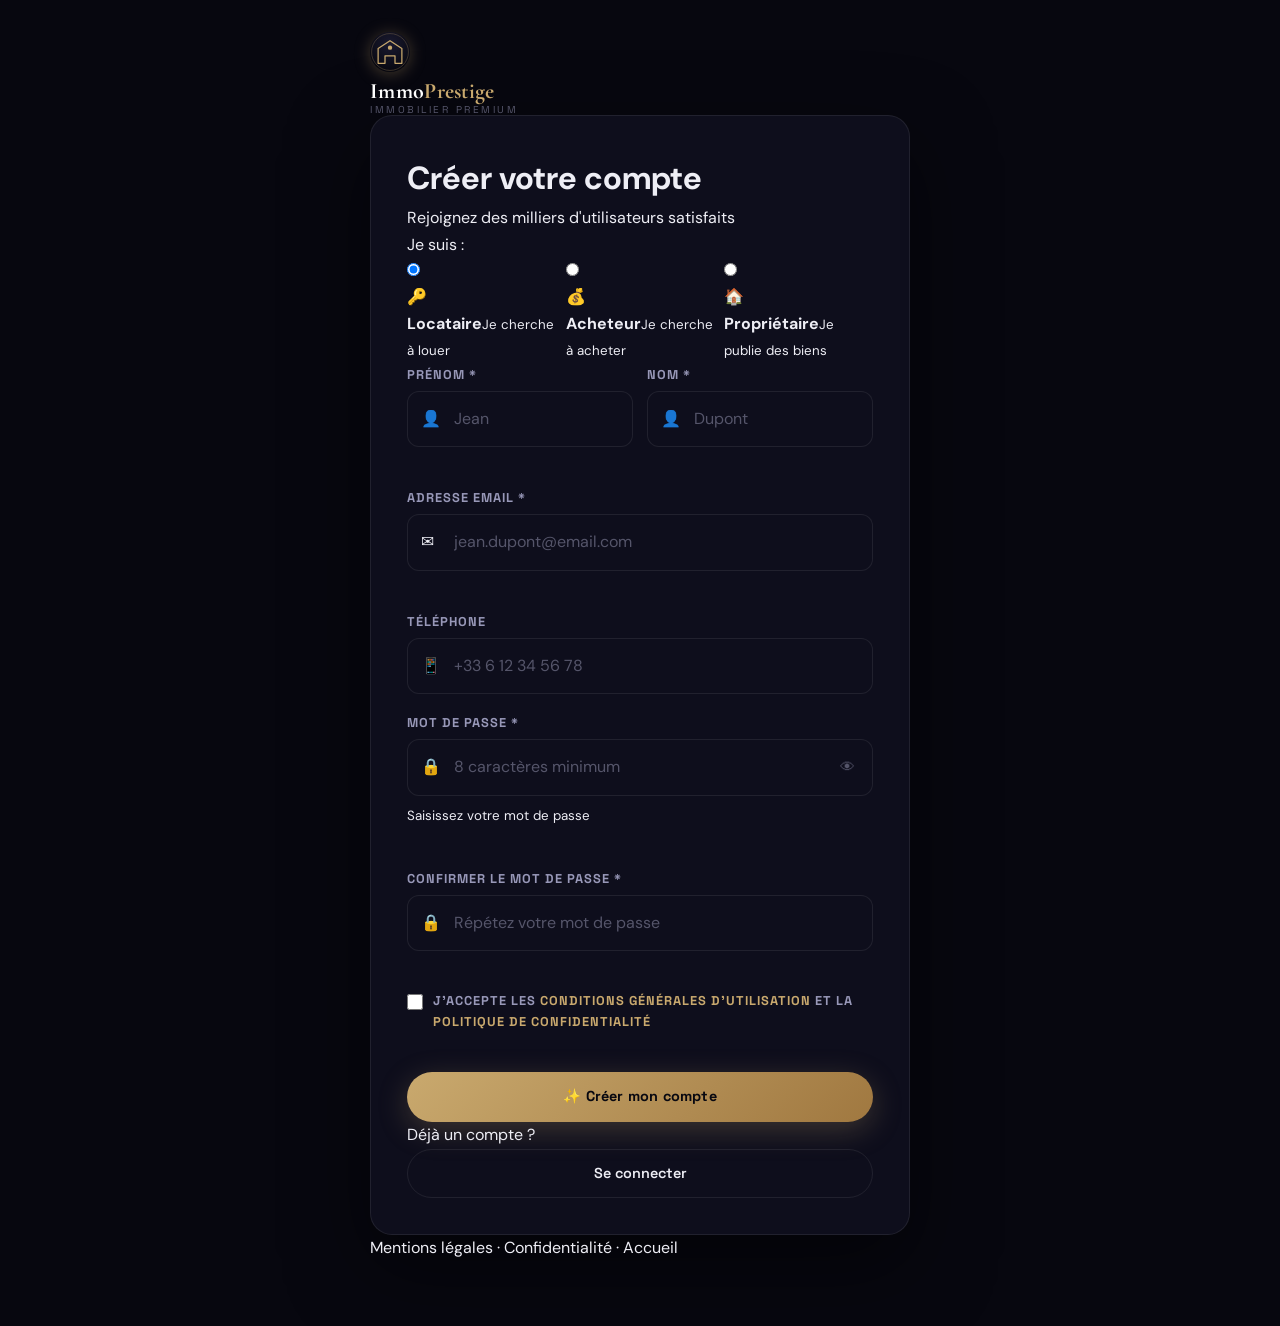
==== pages/register.html @ 73f59325 "first commit" ====
<!DOCTYPE html>
<html lang="fr">
<head>
  <meta charset="UTF-8">
  <meta name="viewport" content="width=device-width, initial-scale=1.0, maximum-scale=1.0">
  <title>Créer un compte — ImmoPrestige</title>
  <link rel="stylesheet" href="../assets/css/main.css">
  <link rel="stylesheet" href="../assets/css/auth.css">
  <style>
    /* ✅ CORRECTIF MOBILE — champs non coupés */
    .auth-page {
      min-height: 100vh;
      display: flex;
      align-items: flex-start; /* flex-start au lieu de center pour éviter le débordement */
      justify-content: center;
      padding: clamp(16px, 4vw, 32px) var(--pad-x);
      overflow-y: auto;
    }

    .auth-container {
      width: 100%;
      max-width: clamp(340px, 94vw, 540px);
      margin: 0 auto;
      padding-bottom: 32px;
    }

    /* ✅ form-row — 1 colonne sur mobile */
    .form-row {
      display: grid;
      grid-template-columns: 1fr 1fr;
      gap: clamp(10px, 2vw, 14px);
    }

    /* Rôles en colonne sur mobile */
    .role-options {
      display: grid;
      grid-template-columns: repeat(3, 1fr);
      gap: clamp(6px, 1.5vw, 10px);
    }

    /* ✅ Input toujours pleine largeur */
    .input-wrapper input,
    .input-wrapper select,
    .input-wrapper textarea {
      max-width: 100%;
      box-sizing: border-box;
    }

    .auth-card {
      background: var(--c-bg-card);
      border: 1px solid var(--c-border);
      border-radius: clamp(14px, 4vw, 22px);
      padding: clamp(20px, 5vw, 36px);
      box-shadow: 0 30px 80px rgba(0,0,0,0.5);
      overflow: hidden; /* empêche tout débordement */
    }

    @media (max-width: 520px) {
      .form-row { grid-template-columns: 1fr; }
      .role-options { grid-template-columns: 1fr; }
      .role-card { flex-direction: row; padding: 11px 14px; gap: 12px; text-align: left; }
    }

    @media (max-width: 375px) {
      .auth-card { padding: 18px 14px; border-radius: 14px; }
      .auth-logo .logo-name { font-size: 18px; }
    }
  </style>
</head>
<body class="auth-page">

<div id="page-loader">
  <div class="loader-brand">
    <svg class="loader-logo-circle" viewBox="0 0 64 64" fill="none">
      <circle cx="32" cy="32" r="32" fill="#0e0e1c"/>
      <path d="M32 14L13 26.5V50H24V38H40V50H51V26.5L32 14Z" fill="none" stroke="#c9a96e" stroke-width="2" stroke-linejoin="round"/>
      <circle cx="32" cy="25" r="3.5" fill="#c9a96e"/>
    </svg>
    <div class="loader-name">ImmoPrestige</div>
  </div>
  <div class="loader-ring"></div>
</div>
<div class="auth-bg"></div>

<div class="auth-container">

  <!-- Logo -->
  <div class="auth-logo">
    <a href="../index.html">
      <svg class="logo-circle" viewBox="0 0 64 64" fill="none" style="width:40px;height:40px;">
        <circle cx="32" cy="32" r="32" fill="url(#lgR)"/>
        <circle cx="32" cy="32" r="29.5" fill="none" stroke="#c9a96e" stroke-width="1" stroke-opacity="0.4"/>
        <path d="M32 14L13 26.5V50H24V38H40V50H51V26.5L32 14Z" fill="none" stroke="#c9a96e" stroke-width="2" stroke-linejoin="round"/>
        <circle cx="32" cy="25" r="3.5" fill="#c9a96e"/>
        <defs><radialGradient id="lgR" cx="50%" cy="30%" r="70%"><stop offset="0%" stop-color="#1a1a30"/><stop offset="100%" stop-color="#07070f"/></radialGradient></defs>
      </svg>
      <div class="logo-text-wrap">
        <span class="logo-name">Immo<span>Prestige</span></span>
        <span class="logo-tagline">Immobilier Premium</span>
      </div>
    </a>
  </div>

  <div class="auth-card">
    <div class="auth-card-header">
      <h1>Créer votre compte</h1>
      <p>Rejoignez des milliers d'utilisateurs satisfaits</p>
    </div>

    <!-- Sélection rôle -->
    <div class="role-selector">
      <span class="role-label">Je suis :</span>
      <div class="role-options">
        <label class="role-option">
          <input type="radio" name="role" value="tenant" checked>
          <div class="role-card">
            <span class="role-icon">🔑</span>
            <div><strong>Locataire</strong><small>Je cherche à louer</small></div>
          </div>
        </label>
        <label class="role-option">
          <input type="radio" name="role" value="buyer">
          <div class="role-card">
            <span class="role-icon">💰</span>
            <div><strong>Acheteur</strong><small>Je cherche à acheter</small></div>
          </div>
        </label>
        <label class="role-option">
          <input type="radio" name="role" value="owner">
          <div class="role-card">
            <span class="role-icon">🏠</span>
            <div><strong>Propriétaire</strong><small>Je publie des biens</small></div>
          </div>
        </label>
      </div>
    </div>

    <form id="registerForm" class="auth-form" novalidate>

      <!-- Prénom + Nom -->
      <div class="form-row">
        <div class="form-group">
          <label for="first_name">Prénom *</label>
          <div class="input-wrapper">
            <span class="input-icon">👤</span>
            <input type="text" id="first_name" placeholder="Jean" autocomplete="given-name" required>
          </div>
          <span class="field-error" id="firstNameError"></span>
        </div>
        <div class="form-group">
          <label for="last_name">Nom *</label>
          <div class="input-wrapper">
            <span class="input-icon">👤</span>
            <input type="text" id="last_name" placeholder="Dupont" autocomplete="family-name" required>
          </div>
          <span class="field-error" id="lastNameError"></span>
        </div>
      </div>

      <!-- Email -->
      <div class="form-group">
        <label for="email">Adresse email *</label>
        <div class="input-wrapper">
          <span class="input-icon">✉️</span>
          <input type="email" id="email" placeholder="jean.dupont@email.com" autocomplete="email" required>
        </div>
        <span class="field-error" id="emailError"></span>
      </div>

      <!-- Téléphone -->
      <div class="form-group">
        <label for="phone">Téléphone</label>
        <div class="input-wrapper">
          <span class="input-icon">📱</span>
          <input type="tel" id="phone" placeholder="+33 6 12 34 56 78" autocomplete="tel">
        </div>
      </div>

      <!-- Mot de passe -->
      <div class="form-group">
        <label for="password">Mot de passe *</label>
        <div class="input-wrapper">
          <span class="input-icon">🔒</span>
          <input type="password" id="password" placeholder="8 caractères minimum" autocomplete="new-password" required>
          <button type="button" class="toggle-password" id="togglePwd">
            <span class="eye-icon">👁</span>
          </button>
        </div>
        <div class="password-strength">
          <div class="strength-bars">
            <span class="bar"></span><span class="bar"></span>
            <span class="bar"></span><span class="bar"></span>
          </div>
          <small id="strengthText">Saisissez votre mot de passe</small>
        </div>
        <span class="field-error" id="passwordError"></span>
      </div>

      <!-- Confirmer -->
      <div class="form-group">
        <label for="confirm_password">Confirmer le mot de passe *</label>
        <div class="input-wrapper">
          <span class="input-icon">🔒</span>
          <input type="password" id="confirm_password" placeholder="Répétez votre mot de passe" autocomplete="new-password" required>
        </div>
        <span class="field-error" id="confirmError"></span>
      </div>

      <!-- CGU -->
      <div class="form-group">
        <label class="checkbox-label" style="align-items:flex-start; gap:10px;">
          <input type="checkbox" id="acceptCGU" required style="margin-top:3px; flex-shrink:0;">
          <span style="font-size:var(--text-xs); line-height:1.6;">
            J'accepte les <a href="legal/cgu.html" target="_blank" style="color:var(--c-gold);">Conditions Générales d'Utilisation</a> et la <a href="legal/confidentialite.html" target="_blank" style="color:var(--c-gold);">Politique de confidentialité</a>
          </span>
        </label>
        <span class="field-error" id="cguError"></span>
      </div>

      <div class="alert-message" id="alertMessage" style="display:none;"></div>

      <button type="submit" class="btn-primary btn-full" id="submitBtn">
        <span class="btn-text">✨ Créer mon compte</span>
        <span class="btn-loader" style="display:none;">⏳</span>
      </button>
    </form>

    <div class="auth-divider"><span>Déjà un compte ?</span></div>
    <a href="login.html" class="btn-secondary btn-full">Se connecter</a>
  </div>

  <div class="auth-footer">
    <a href="legal/mentions-legales.html">Mentions légales</a>
    <span>·</span>
    <a href="legal/confidentialite.html">Confidentialité</a>
    <span>·</span>
    <a href="../index.html">Accueil</a>
  </div>

</div>

<script src="../assets/js/loader.js"></script>
<script src="../assets/js/api.js"></script>
<script>
  document.addEventListener('DOMContentLoaded', () => {
    if (localStorage.getItem('access_token')) { window.location.href = 'dashboard.html'; return; }

    const pwInput = document.getElementById('password');

    // Toggle password
    document.getElementById('togglePwd')?.addEventListener('click', function () {
      const isPass = pwInput.type === 'password';
      pwInput.type = isPass ? 'text' : 'password';
      this.querySelector('.eye-icon').textContent = isPass ? '🙈' : '👁';
    });

    // Indicateur de force
    pwInput.addEventListener('input', () => {
      const val = pwInput.value;
      const bars = document.querySelectorAll('.strength-bars .bar');
      let score = 0;
      if (val.length >= 8) score++;
      if (/[A-Z]/.test(val)) score++;
      if (/[0-9]/.test(val)) score++;
      if (/[^A-Za-z0-9]/.test(val)) score++;
      bars.forEach((bar, i) => {
        bar.className = 'bar';
        if (i < score) bar.classList.add(['weak','fair','good','strong'][Math.min(score-1,3)]);
      });
      const labels = ['Très faible','Moyen','Bon','Excellent ✅'];
      document.getElementById('strengthText').textContent = val ? (labels[score-1] || 'Très faible') : 'Saisissez votre mot de passe';
    });

    // Submit
    document.getElementById('registerForm').addEventListener('submit', async e => {
      e.preventDefault();
      clearErrors();

      const data = {
        first_name: document.getElementById('first_name').value.trim(),
        last_name:  document.getElementById('last_name').value.trim(),
        email:      document.getElementById('email').value.trim(),
        phone:      document.getElementById('phone').value.trim(),
        password:   document.getElementById('password').value,
        role:       document.querySelector('input[name="role"]:checked')?.value || 'tenant',
      };
      const confirm = document.getElementById('confirm_password').value;
      const cgu     = document.getElementById('acceptCGU').checked;

      let err = false;
      if (data.first_name.length < 2)  { showErr('firstNameError', 'Prénom requis (min. 2 caractères)'); err = true; }
      if (data.last_name.length < 2)   { showErr('lastNameError',  'Nom requis (min. 2 caractères)'); err = true; }
      if (!/^[^\s@]+@[^\s@]+\.[^\s@]+$/.test(data.email)) { showErr('emailError', 'Adresse email invalide'); err = true; }
      if (data.password.length < 8)    { showErr('passwordError', 'Minimum 8 caractères'); err = true; }
      if (data.password !== confirm)   { showErr('confirmError', 'Les mots de passe ne correspondent pas'); err = true; }
      if (!cgu) { showErr('cguError', 'Vous devez accepter les CGU pour continuer'); err = true; }
      if (err) return;

      setLoading(true);

      try {
        const res = await (typeof API !== 'undefined' ? API.post('/auth/register', data).catch(() => null) : Promise.resolve(null));
        if (res?.success) {
          showAlert('✅ Compte créé avec succès ! Vérifiez votre email pour l\'activer.', 'success');
          setTimeout(() => window.location.href = 'login.html', 3000);
        } else if (res?.message) {
          showAlert(res.message, 'error');
        } else {
          // Mode démo
          showAlert('✅ Compte créé ! (Mode démo) Redirection vers la connexion…', 'success');
          setTimeout(() => window.location.href = 'login.html', 2500);
        }
      } catch {
        showAlert('❌ Erreur de connexion. Vérifiez votre connexion internet et réessayez.', 'error');
      }

      setLoading(false);
    });

    function setLoading(s) {
      document.getElementById('submitBtn').disabled = s;
      document.querySelector('.btn-text').style.display  = s ? 'none' : 'inline';
      document.querySelector('.btn-loader').style.display = s ? 'inline' : 'none';
    }

    function showAlert(msg, type) {
      const el = document.getElementById('alertMessage');
      el.textContent = msg;
      el.className = `alert-message alert-${type}`;
      el.style.display = 'block';
    }

    function showErr(id, msg) { document.getElementById(id).textContent = msg; }

    function clearErrors() {
      document.querySelectorAll('.field-error').forEach(el => el.textContent = '');
      document.getElementById('alertMessage').style.display = 'none';
    }
  });
</script>
</body>
</html>
---- assets/css/main.css ----
/* ============================================================
   MAIN.CSS — CORRIGÉ COMPLET
   Fix hamburger + logo rond + footer + backgrounds + responsive
   ============================================================ */

@import url('https://fonts.googleapis.com/css2?family=Cormorant+Garamond:ital,wght@0,400;0,600;0,700;1,400&family=DM+Sans:wght@300;400;500;600;700&family=Space+Grotesk:wght@400;500;600;700&display=swap');

/* ========== VARIABLES ========== */
:root {
  --c-bg:          #07070f;
  --c-bg-card:     #0e0e1c;
  --c-bg-elevated: #141428;
  --c-bg-glass:    rgba(255,255,255,0.04);
  --c-border:      rgba(255,255,255,0.08);
  --c-border-soft: rgba(255,255,255,0.04);

  --c-gold:        #c9a96e;
  --c-gold-light:  #e2c896;
  --c-gold-dark:   #a07840;
  --c-gold-glow:   rgba(201,169,110,0.12);

  --c-text:        #eeeef5;
  --c-text-muted:  #9898b8;
  --c-text-faint:  #55556a;
  --c-white:       #ffffff;

  --c-green:       #22c55e;
  --c-green-bg:    rgba(34,197,94,0.1);
  --c-orange:      #f59e0b;
  --c-orange-bg:   rgba(245,158,11,0.1);
  --c-red:         #ef4444;
  --c-red-bg:      rgba(239,68,68,0.1);
  --c-blue:        #60a5fa;
  --c-blue-bg:     rgba(96,165,250,0.1);

  --font-display:  'Cormorant Garamond', Georgia, serif;
  --font-body:     'DM Sans', system-ui, sans-serif;
  --font-ui:       'Space Grotesk', system-ui, sans-serif;

  --text-xs:   clamp(0.7rem,  1.8vw, 0.8rem);
  --text-sm:   clamp(0.82rem, 2vw,   0.9rem);
  --text-base: clamp(0.9rem,  2.2vw, 1rem);
  --text-md:   clamp(1rem,    2.5vw, 1.15rem);
  --text-lg:   clamp(1.1rem,  3vw,   1.3rem);
  --text-xl:   clamp(1.25rem, 3.5vw, 1.6rem);
  --text-2xl:  clamp(1.5rem,  4vw,   2.1rem);
  --text-3xl:  clamp(1.8rem,  5vw,   2.8rem);
  --text-4xl:  clamp(2.2rem,  6vw,   3.8rem);
  --text-5xl:  clamp(2.8rem,  8vw,   5.2rem);

  --sp-xs:  clamp(4px,  1vw,  6px);
  --sp-sm:  clamp(8px,  1.5vw,12px);
  --sp-md:  clamp(14px, 2.5vw,20px);
  --sp-lg:  clamp(20px, 3.5vw,32px);
  --sp-xl:  clamp(28px, 5vw,  48px);
  --sp-2xl: clamp(40px, 7vw,  72px);
  --sp-3xl: clamp(56px, 10vw,100px);

  --r-sm:   6px;
  --r-md:   12px;
  --r-lg:   18px;
  --r-xl:   28px;
  --r-full: 9999px;

  --shadow-sm:   0 1px 4px rgba(0,0,0,0.5);
  --shadow-md:   0 4px 20px rgba(0,0,0,0.6);
  --shadow-lg:   0 10px 40px rgba(0,0,0,0.7);
  --shadow-xl:   0 20px 60px rgba(0,0,0,0.8);
  --shadow-gold: 0 8px 30px rgba(201,169,110,0.25);

  --t-fast: 0.15s ease;
  --t-base: 0.25s ease;
  --t-slow: 0.4s ease;

  --container: 1280px;
  --pad-x:     clamp(16px, 5vw, 40px);
  --header-h:  72px;
}

/* ========== RESET ========== */
*, *::before, *::after { box-sizing: border-box; margin: 0; padding: 0; }
html { scroll-behavior: smooth; font-size: 16px; -webkit-text-size-adjust: 100%; }

body {
  font-family: var(--font-body);
  background: var(--c-bg);
  color: var(--c-text);
  line-height: 1.65;
  -webkit-font-smoothing: antialiased;
  overflow-x: hidden;
  padding-top: var(--header-h);
}

img { max-width: 100%; height: auto; display: block; object-fit: cover; }
a { color: inherit; text-decoration: none; }
button { cursor: pointer; border: none; background: none; font: inherit; }
input, textarea, select { font: inherit; }
ul, ol { list-style: none; }

/* ========== LOADER ========== */
#page-loader {
  position: fixed;
  inset: 0;
  background: var(--c-bg);
  z-index: 99999;
  display: flex;
  align-items: center;
  justify-content: center;
  flex-direction: column;
  gap: 24px;
  transition: opacity 0.5s ease, visibility 0.5s ease;
}

#page-loader.hidden {
  opacity: 0;
  visibility: hidden;
  pointer-events: none;
}

.loader-brand {
  display: flex;
  flex-direction: column;
  align-items: center;
  gap: 12px;
}

.loader-logo-circle {
  width: 56px;
  height: 56px;
  animation: loaderPulse 2s ease infinite;
}

.loader-name {
  font-family: var(--font-display);
  font-size: clamp(18px, 4vw, 24px);
  color: var(--c-gold);
  letter-spacing: 3px;
  text-transform: uppercase;
}

.loader-ring {
  width: 36px;
  height: 36px;
  border: 2.5px solid rgba(201,169,110,0.15);
  border-top-color: var(--c-gold);
  border-radius: 50%;
  animation: spin 0.8s linear infinite;
}

@keyframes spin { to { transform: rotate(360deg); } }
@keyframes loaderPulse { 0%,100% { opacity:1; transform:scale(1); } 50% { opacity:0.75; transform:scale(0.96); } }

/* ========== CONTAINER ========== */
.container {
  max-width: var(--container);
  margin: 0 auto;
  padding: 0 var(--pad-x);
}

/* ========== HEADER ========== */
.site-header {
  position: fixed;
  top: 0; left: 0; right: 0;
  z-index: 1000;
  height: var(--header-h);
  background: rgba(7,7,15,0.88);
  backdrop-filter: blur(24px);
  -webkit-backdrop-filter: blur(24px);
  border-bottom: 1px solid var(--c-border);
  transition: var(--t-base);
}

.site-header.scrolled {
  background: rgba(7,7,15,0.97);
  box-shadow: 0 4px 30px rgba(0,0,0,0.6);
}

.header-inner {
  display: flex;
  align-items: center;
  justify-content: space-between;
  height: 100%;
  max-width: var(--container);
  margin: 0 auto;
  padding: 0 var(--pad-x);
  gap: var(--sp-md);
}

/* ========== LOGO ROND ========== */
.logo {
  display: flex;
  align-items: center;
  gap: 11px;
  text-decoration: none;
  flex-shrink: 0;
  z-index: 1002;
}

.logo-circle {
  width: clamp(38px, 6vw, 46px);
  height: clamp(38px, 6vw, 46px);
  flex-shrink: 0;
  filter: drop-shadow(0 2px 8px rgba(201,169,110,0.3));
  transition: filter var(--t-base);
}

.logo:hover .logo-circle {
  filter: drop-shadow(0 4px 16px rgba(201,169,110,0.5));
}

.logo-text-wrap {
  display: flex;
  flex-direction: column;
  line-height: 1;
}

.logo-name {
  font-family: var(--font-display);
  font-size: clamp(16px, 2.5vw, 22px);
  font-weight: 700;
  color: var(--c-white);
  letter-spacing: 0.3px;
}

.logo-name span { color: var(--c-gold); }

.logo-tagline {
  font-size: clamp(8px, 1.2vw, 10px);
  letter-spacing: 2.5px;
  text-transform: uppercase;
  color: var(--c-text-faint);
  margin-top: 3px;
  font-family: var(--font-ui);
}

/* Nav links desktop */
.nav-links {
  display: flex;
  align-items: center;
  gap: clamp(14px, 2.5vw, 26px);
  flex: 1;
  justify-content: center;
}

.nav-link {
  font-family: var(--font-ui);
  font-size: var(--text-sm);
  font-weight: 500;
  color: var(--c-text-muted);
  text-decoration: none;
  transition: var(--t-fast);
  position: relative;
  padding: 4px 0;
  white-space: nowrap;
}

.nav-link::after {
  content: '';
  position: absolute;
  bottom: 0; left: 0;
  width: 0; height: 1.5px;
  background: var(--c-gold);
  transition: var(--t-base);
}

.nav-link:hover, .nav-link.active { color: var(--c-white); }
.nav-link:hover::after, .nav-link.active::after { width: 100%; }

/* Dropdown */
.nav-dropdown { position: relative; }
.nav-dropdown-trigger { display: flex; align-items: center; gap: 5px; cursor: pointer; }
.nav-dropdown-trigger .chevron { font-size: 10px; transition: transform var(--t-base); color: var(--c-text-muted); }
.nav-dropdown:hover .chevron { transform: rotate(180deg); color: var(--c-gold); }

.nav-dropdown-menu {
  position: absolute;
  top: calc(100% + 14px);
  left: 50%;
  background: var(--c-bg-elevated);
  border: 1px solid var(--c-border);
  border-radius: var(--r-lg);
  padding: 8px;
  min-width: 210px;
  opacity: 0;
  visibility: hidden;
  transform: translateX(-50%) translateY(-8px);
  transition: var(--t-base);
  box-shadow: var(--shadow-xl);
  backdrop-filter: blur(20px);
  z-index: 100;
}

.nav-dropdown:hover .nav-dropdown-menu {
  opacity: 1;
  visibility: visible;
  transform: translateX(-50%) translateY(0);
}

.nav-dropdown-item {
  display: flex;
  align-items: center;
  gap: 10px;
  padding: 11px 14px;
  border-radius: var(--r-md);
  font-size: var(--text-sm);
  color: var(--c-text-muted);
  transition: var(--t-fast);
  cursor: pointer;
}

.nav-dropdown-item:hover { background: var(--c-bg-glass); color: var(--c-gold); }
.item-icon { font-size: 16px; }

/* Header actions */
.header-actions {
  display: flex;
  align-items: center;
  gap: var(--sp-sm);
  flex-shrink: 0;
}

/* ========== HAMBURGER ========== */
.hamburger {
  display: none;
  flex-direction: column;
  justify-content: center;
  align-items: center;
  gap: 5px;
  width: 42px;
  height: 42px;
  padding: 8px;
  cursor: pointer;
  z-index: 1010;
  border-radius: var(--r-md);
  transition: var(--t-base);
  background: rgba(201,169,110,0.06);
  border: 1px solid var(--c-border);
  flex-shrink: 0;
}

.hamburger:hover { background: var(--c-gold-glow); border-color: rgba(201,169,110,0.3); }

.ham-line {
  display: block;
  width: 20px;
  height: 2px;
  background: var(--c-gold);
  border-radius: 2px;
  transition: transform 0.35s cubic-bezier(0.23,1,0.32,1), opacity 0.2s ease, background 0.2s ease;
  transform-origin: center;
  pointer-events: none;
}

/* ✅ Croix rouge au clic */
.hamburger.open { background: rgba(239,68,68,0.08); border-color: rgba(239,68,68,0.3); }
.hamburger.open .ham-line { background: #ef4444; }
.hamburger.open .ham-line:nth-child(1) { transform: translateY(7px) rotate(45deg); }
.hamburger.open .ham-line:nth-child(2) { opacity: 0; transform: scaleX(0); }
.hamburger.open .ham-line:nth-child(3) { transform: translateY(-7px) rotate(-45deg); }

/* ========== MOBILE NAV ========== */
/* ✅ FIX CRITIQUE : Toujours display:flex, jamais display:none */
.mobile-nav {
  position: fixed;
  inset: 0;
  background: rgba(7,7,15,0.97);
  z-index: 1005;
  display: flex !important; /* TOUJOURS FLEX */
  flex-direction: column;
  align-items: center;
  justify-content: center;
  gap: 4px;
  padding: 20px;
  /* Masqué par opacity + visibility, PAS par display */
  opacity: 0;
  visibility: hidden;
  pointer-events: none;
  transition: opacity 0.35s ease, visibility 0.35s ease;
  backdrop-filter: blur(20px);
  -webkit-backdrop-filter: blur(20px);
  overflow-y: auto;
}

/* ✅ Ouverture : opacity + visibility + pointer-events */
.mobile-nav.open {
  opacity: 1;
  visibility: visible;
  pointer-events: all;
}

.mobile-nav-link {
  font-family: var(--font-display);
  font-size: clamp(26px, 6vw, 38px);
  font-weight: 600;
  color: var(--c-text-muted);
  text-decoration: none;
  padding: 10px 32px;
  border-radius: var(--r-lg);
  transition: var(--t-base);
  text-align: center;
  width: 100%;
  max-width: 340px;
  letter-spacing: 0.3px;
}

.mobile-nav-link:hover, .mobile-nav-link.active {
  color: var(--c-gold);
  background: var(--c-gold-glow);
}

.mobile-nav-divider {
  width: 48px;
  height: 1px;
  background: var(--c-border);
  margin: 10px 0;
}

.mobile-nav-actions {
  display: flex;
  gap: 12px;
  margin-top: 10px;
  flex-wrap: wrap;
  justify-content: center;
  padding: 0 20px;
  width: 100%;
  max-width: 340px;
}

.mobile-nav-actions .btn-primary,
.mobile-nav-actions .btn-secondary {
  flex: 1;
  min-width: 120px;
  text-align: center;
}

/* ========== BOUTONS ========== */
.btn-primary {
  display: inline-flex;
  align-items: center;
  justify-content: center;
  gap: 8px;
  padding: clamp(10px,2vw,13px) clamp(18px,3vw,26px);
  background: linear-gradient(135deg, var(--c-gold), var(--c-gold-dark));
  color: #080810;
  border-radius: var(--r-full);
  font-family: var(--font-ui);
  font-weight: 700;
  font-size: var(--text-sm);
  letter-spacing: 0.2px;
  transition: var(--t-base);
  box-shadow: var(--shadow-gold);
  cursor: pointer;
  border: none;
  white-space: nowrap;
  text-decoration: none;
}

.btn-primary:hover {
  transform: translateY(-2px);
  box-shadow: 0 12px 40px rgba(201,169,110,0.35);
  background: linear-gradient(135deg, var(--c-gold-light), var(--c-gold));
}

.btn-primary:active { transform: translateY(0); }

.btn-secondary {
  display: inline-flex;
  align-items: center;
  justify-content: center;
  gap: 8px;
  padding: clamp(9px,2vw,12px) clamp(16px,3vw,24px);
  background: transparent;
  color: var(--c-text);
  border: 1px solid var(--c-border);
  border-radius: var(--r-full);
  font-family: var(--font-ui);
  font-weight: 600;
  font-size: var(--text-sm);
  transition: var(--t-base);
  cursor: pointer;
  white-space: nowrap;
  text-decoration: none;
}

.btn-secondary:hover { border-color: var(--c-gold); color: var(--c-gold); background: var(--c-gold-glow); }

.btn-ghost {
  display: inline-flex;
  align-items: center;
  gap: 6px;
  padding: 7px 16px;
  color: var(--c-text-muted);
  font-size: var(--text-sm);
  font-weight: 500;
  border-radius: var(--r-full);
  transition: var(--t-fast);
  cursor: pointer;
  text-decoration: none;
}

.btn-ghost:hover { color: var(--c-gold); background: var(--c-gold-glow); }

.btn-sm  { padding: 7px 16px !important; font-size: var(--text-xs) !important; }
.btn-lg  { padding: 15px 34px !important; font-size: var(--text-md) !important; }
.btn-full { width: 100%; }

/* ========== FORMULAIRES ========== */
.form-group { display: flex; flex-direction: column; gap: 6px; margin-bottom: clamp(12px,2.5vh,18px); }

.form-group label {
  font-size: var(--text-xs);
  font-weight: 700;
  font-family: var(--font-ui);
  color: var(--c-text-muted);
  text-transform: uppercase;
  letter-spacing: 1px;
}

.input-wrapper { position: relative; display: flex; align-items: center; }

.input-wrapper input,
.input-wrapper select,
.input-wrapper textarea {
  width: 100%;
  padding: clamp(11px,2vw,14px) 16px clamp(11px,2vw,14px) 46px;
  background: var(--c-bg-card);
  border: 1px solid var(--c-border);
  border-radius: var(--r-md);
  color: var(--c-text);
  font-size: var(--text-base);
  font-family: var(--font-body);
  transition: var(--t-base);
  outline: none;
  -webkit-appearance: none;
}

.input-wrapper input::placeholder { color: var(--c-text-faint); }

.input-wrapper input:focus,
.input-wrapper select:focus,
.input-wrapper textarea:focus {
  border-color: var(--c-gold);
  background: var(--c-bg-elevated);
  box-shadow: 0 0 0 3px rgba(201,169,110,0.1);
}

.input-icon {
  position: absolute;
  left: 14px;
  font-size: 16px;
  pointer-events: none;
  z-index: 1;
}

.toggle-password {
  position: absolute;
  right: 14px;
  background: none;
  border: none;
  cursor: pointer;
  font-size: 15px;
  color: var(--c-text-faint);
  transition: var(--t-fast);
  padding: 4px;
}

.toggle-password:hover { color: var(--c-gold); }

.field-error { color: var(--c-red); font-size: var(--text-xs); display: block; min-height: 16px; }

/* ✅ FORM ROW — Stack sur mobile */
.form-row {
  display: grid;
  grid-template-columns: 1fr 1fr;
  gap: clamp(10px, 2vw, 14px);
}

.form-options {
  display: flex;
  justify-content: space-between;
  align-items: center;
  margin-bottom: clamp(12px, 2.5vh, 18px);
  flex-wrap: wrap;
  gap: 8px;
}

.checkbox-label {
  display: flex;
  align-items: center;
  gap: 8px;
  cursor: pointer;
  font-size: var(--text-sm);
  color: var(--c-text-muted);
}

.checkbox-label input[type="checkbox"] {
  width: 16px;
  height: 16px;
  accent-color: var(--c-gold);
  cursor: pointer;
  flex-shrink: 0;
}

/* ========== ALERTS ========== */
.alert-message {
  padding: 12px 16px;
  border-radius: var(--r-md);
  font-size: var(--text-sm);
  margin-bottom: var(--sp-md);
  font-weight: 500;
}

.alert-success { background: var(--c-green-bg); color: var(--c-green); border: 1px solid rgba(34,197,94,0.2); }
.alert-error   { background: var(--c-red-bg);   color: #fc8181;       border: 1px solid rgba(239,68,68,0.2); }
.alert-warning { background: var(--c-orange-bg); color: var(--c-orange); border: 1px solid rgba(245,158,11,0.2); }
.alert-info    { background: var(--c-blue-bg);  color: var(--c-blue);  border: 1px solid rgba(96,165,250,0.2); }

/* ========== STATUTS ========== */
.status-badge {
  display: inline-flex;
  align-items: center;
  gap: 5px;
  padding: 4px 12px;
  border-radius: var(--r-full);
  font-size: var(--text-xs);
  font-weight: 700;
  font-family: var(--font-ui);
  letter-spacing: 0.5px;
  text-transform: uppercase;
}

.status-available { background: var(--c-green-bg);  color: var(--c-green); }
.status-reserved  { background: var(--c-orange-bg); color: var(--c-orange); }
.status-occupied  { background: var(--c-red-bg);    color: var(--c-red); }
.status-sold      { background: rgba(139,92,246,0.12); color: #a78bfa; }
.status-pending   { background: rgba(245,158,11,0.1); color: var(--c-orange); }
.status-draft     { background: rgba(255,255,255,0.05); color: var(--c-text-faint); }

/* ========== CARTES BIENS ========== */
.property-card {
  background: var(--c-bg-card);
  border: 1px solid var(--c-border-soft);
  border-radius: var(--r-xl);
  overflow: hidden;
  transition: transform 0.4s ease, border-color 0.3s ease, box-shadow 0.4s ease;
  cursor: pointer;
  text-decoration: none;
  display: block;
  color: inherit;
}

.property-card:hover {
  transform: translateY(-6px);
  border-color: rgba(201,169,110,0.3);
  box-shadow: 0 20px 60px rgba(0,0,0,0.5), 0 0 0 1px rgba(201,169,110,0.1);
}

.property-card__image {
  position: relative;
  height: clamp(180px, 22vw, 240px);
  overflow: hidden;
  background: var(--c-bg-elevated);
}

.property-card__image img {
  width: 100%;
  height: 100%;
  object-fit: cover;
  transition: transform 0.5s ease;
}

.property-card:hover .property-card__image img { transform: scale(1.06); }

.property-card__status { position: absolute; top: 12px; left: 12px; z-index: 2; }

.property-card__type {
  position: absolute;
  top: 12px; right: 12px;
  background: rgba(7,7,15,0.82);
  backdrop-filter: blur(10px);
  color: var(--c-gold);
  padding: 4px 10px;
  border-radius: var(--r-full);
  font-size: var(--text-xs);
  font-weight: 700;
  font-family: var(--font-ui);
  letter-spacing: 0.5px;
  text-transform: uppercase;
  border: 1px solid rgba(201,169,110,0.2);
}

.property-card__premium {
  position: absolute;
  bottom: 12px; right: 12px;
  background: linear-gradient(135deg, var(--c-gold), var(--c-gold-dark));
  color: #080810;
  padding: 4px 10px;
  border-radius: var(--r-full);
  font-size: var(--text-xs);
  font-weight: 800;
  font-family: var(--font-ui);
}

.property-card__favorite {
  position: absolute;
  bottom: 12px; left: 12px;
  background: rgba(7,7,15,0.75);
  backdrop-filter: blur(10px);
  border: 1px solid var(--c-border);
  width: 34px; height: 34px;
  border-radius: 50%;
  display: flex; align-items: center; justify-content: center;
  cursor: pointer; font-size: 15px;
  transition: var(--t-base);
  z-index: 2;
}

.property-card__favorite:hover { border-color: var(--c-red); background: rgba(239,68,68,0.15); }
.property-card__favorite.active { color: var(--c-red); border-color: var(--c-red); }

.property-card__body { padding: clamp(14px,2.5vw,20px); }

.property-card__price {
  font-size: clamp(17px,3vw,22px);
  font-weight: 700;
  font-family: var(--font-display);
  color: var(--c-gold);
  margin-bottom: 6px;
}

.property-card__price small {
  font-size: var(--text-xs);
  color: var(--c-text-muted);
  font-weight: 400;
  font-family: var(--font-body);
}

.property-card__title {
  font-size: var(--text-md);
  font-weight: 600;
  color: var(--c-text);
  margin-bottom: 5px;
  display: -webkit-box;
  -webkit-line-clamp: 2;
  -webkit-box-orient: vertical;
  overflow: hidden;
  line-height: 1.4;
}

.property-card__location {
  font-size: var(--text-sm);
  color: var(--c-text-muted);
  margin-bottom: var(--sp-md);
  display: flex;
  align-items: center;
  gap: 4px;
}

.property-card__features {
  display: flex;
  gap: clamp(8px,2vw,14px);
  padding-top: clamp(10px,1.5vw,14px);
  border-top: 1px solid var(--c-border-soft);
  flex-wrap: wrap;
}

.property-card__feature {
  display: flex;
  align-items: center;
  gap: 5px;
  font-size: var(--text-xs);
  color: var(--c-text-muted);
  font-family: var(--font-ui);
}

/* Bouton voir détail sur la carte */
.property-card__cta {
  display: flex;
  align-items: center;
  justify-content: space-between;
  margin-top: clamp(10px, 2vw, 14px);
  padding-top: clamp(10px, 1.5vw, 14px);
  border-top: 1px solid var(--c-border-soft);
}

.property-card__cta-btn {
  font-size: var(--text-xs);
  font-weight: 700;
  font-family: var(--font-ui);
  color: var(--c-gold);
  display: flex;
  align-items: center;
  gap: 5px;
  transition: var(--t-fast);
}

.property-card:hover .property-card__cta-btn { color: var(--c-gold-light); }

/* ========== GRILLES ========== */
.properties-grid {
  display: grid;
  grid-template-columns: repeat(auto-fill, minmax(min(100%, 290px), 1fr));
  gap: clamp(14px, 3vw, 26px);
}

/* ========== SECTION HEADER ========== */
.section-header { text-align: center; margin-bottom: var(--sp-xl); }

.section-header .eyebrow {
  display: inline-block;
  font-size: var(--text-xs);
  font-weight: 700;
  font-family: var(--font-ui);
  letter-spacing: 3px;
  text-transform: uppercase;
  color: var(--c-gold);
  margin-bottom: 14px;
  padding: 5px 16px;
  border: 1px solid rgba(201,169,110,0.25);
  border-radius: var(--r-full);
  background: var(--c-gold-glow);
}

.section-header h2 {
  font-family: var(--font-display);
  font-size: var(--text-4xl);
  color: var(--c-white);
  line-height: 1.2;
  margin-bottom: 12px;
}

.section-header p {
  font-size: var(--text-md);
  color: var(--c-text-muted);
  max-width: 560px;
  margin: 0 auto;
  line-height: 1.7;
}

/* ========== FOOTER CORRIGÉ ========== */
.site-footer {
  background: var(--c-bg-card);
  border-top: 1px solid var(--c-border);
  padding: var(--sp-2xl) 0 var(--sp-lg);
  margin-top: var(--sp-3xl);
}

/* ✅ Footer grid équilibré */
.footer-grid {
  display: grid;
  grid-template-columns: 1.6fr 1fr 1fr 1fr;
  gap: clamp(24px, 4vw, 48px);
  margin-bottom: var(--sp-2xl);
  align-items: start;
}

.footer-brand .logo { margin-bottom: var(--sp-md); }

.footer-brand p {
  font-size: var(--text-sm);
  color: var(--c-text-muted);
  line-height: 1.8;
  max-width: 260px;
  margin-bottom: var(--sp-md);
}

.footer-social { display: flex; gap: 10px; flex-wrap: wrap; }

.footer-social a {
  width: 36px; height: 36px;
  background: var(--c-bg-elevated);
  border: 1px solid var(--c-border);
  border-radius: var(--r-md);
  display: flex; align-items: center; justify-content: center;
  font-size: 15px;
  transition: var(--t-base);
  text-decoration: none;
}

.footer-social a:hover { border-color: var(--c-gold); background: var(--c-gold-glow); }

.footer-col h4 {
  font-size: var(--text-xs);
  font-weight: 700;
  font-family: var(--font-ui);
  letter-spacing: 2px;
  text-transform: uppercase;
  color: var(--c-gold);
  margin-bottom: var(--sp-md);
}

.footer-col ul { display: flex; flex-direction: column; gap: 10px; }

.footer-col ul li a {
  font-size: var(--text-sm);
  color: var(--c-text-muted);
  transition: var(--t-fast);
  text-decoration: none;
  display: flex;
  align-items: center;
  gap: 6px;
}

.footer-col ul li a:hover { color: var(--c-gold); }

.footer-bottom {
  border-top: 1px solid var(--c-border);
  padding-top: var(--sp-lg);
  display: flex;
  justify-content: space-between;
  align-items: center;
  flex-wrap: wrap;
  gap: 12px;
  font-size: var(--text-xs);
  color: var(--c-text-faint);
}

.footer-bottom-links {
  display: flex;
  gap: clamp(12px, 2vw, 24px);
  flex-wrap: wrap;
}

.footer-bottom-links a {
  color: var(--c-text-faint);
  text-decoration: none;
  transition: var(--t-fast);
  font-size: var(--text-xs);
}

.footer-bottom-links a:hover { color: var(--c-gold); }

/* ========== SKELETON ========== */
.skeleton {
  background: linear-gradient(90deg, var(--c-bg-card) 25%, var(--c-bg-elevated) 50%, var(--c-bg-card) 75%);
  background-size: 200% 100%;
  animation: shimmer 1.6s infinite;
  border-radius: var(--r-sm);
}

@keyframes shimmer { 0% { background-position: -200% 0; } 100% { background-position: 200% 0; } }

/* ========== PAGINATION ========== */
.pagination {
  display: flex; align-items: center; justify-content: center;
  gap: 8px; margin-top: var(--sp-2xl); flex-wrap: wrap;
}

.pagination-btn {
  width: 38px; height: 38px;
  border-radius: var(--r-md);
  display: flex; align-items: center; justify-content: center;
  font-size: var(--text-sm); font-weight: 600; font-family: var(--font-ui);
  cursor: pointer; transition: var(--t-base);
  border: 1px solid var(--c-border);
  background: var(--c-bg-card);
  color: var(--c-text-muted);
}

.pagination-btn:hover { border-color: var(--c-gold); color: var(--c-gold); }
.pagination-btn.active { background: var(--c-gold); color: #080810; border-color: var(--c-gold); font-weight: 800; }
.pagination-btn:disabled { opacity: 0.3; cursor: not-allowed; }

/* ========== SCROLLBAR ========== */
::-webkit-scrollbar { width: 5px; }
::-webkit-scrollbar-track { background: var(--c-bg); }
::-webkit-scrollbar-thumb { background: var(--c-bg-elevated); border-radius: 4px; }
::-webkit-scrollbar-thumb:hover { background: var(--c-gold-dark); }

/* ========== USER MENU ========== */
.user-menu { position: relative; }

.user-menu__trigger {
  display: flex; align-items: center; gap: 8px;
  padding: 6px 12px; border-radius: var(--r-full);
  cursor: pointer; border: 1px solid var(--c-border);
  background: var(--c-bg-glass); font-size: var(--text-sm);
  font-weight: 500; color: var(--c-text-muted); transition: var(--t-base);
}

.user-menu__trigger:hover { border-color: var(--c-gold); color: var(--c-gold); }

.user-avatar {
  width: 28px; height: 28px; border-radius: 50%;
  background: linear-gradient(135deg, var(--c-gold), var(--c-gold-dark));
  color: #080810; display: flex; align-items: center; justify-content: center;
  font-weight: 800; font-size: 11px; overflow: hidden; flex-shrink: 0;
}

.user-avatar img { width: 100%; height: 100%; object-fit: cover; }

.user-menu__dropdown {
  position: absolute; top: calc(100% + 8px); right: 0;
  background: var(--c-bg-elevated); border-radius: var(--r-lg);
  box-shadow: var(--shadow-xl); border: 1px solid var(--c-border);
  min-width: 200px; display: none; overflow: hidden; z-index: 1000;
}

.user-menu__dropdown.open { display: block; animation: scaleIn 0.2s ease; }

.menu-item {
  display: flex; align-items: center; gap: 10px;
  padding: 11px 16px; font-size: var(--text-sm);
  color: var(--c-text-muted); text-decoration: none;
  cursor: pointer; border: none; background: none;
  width: 100%; text-align: left; transition: var(--t-fast);
  font-family: var(--font-body);
}

.menu-item:hover { background: var(--c-bg-glass); color: var(--c-gold); }
.menu-item.active { color: var(--c-gold); font-weight: 600; }
.menu-item--danger { color: var(--c-red) !important; }
.menu-item--danger:hover { background: var(--c-red-bg) !important; }
.menu-divider { height: 1px; background: var(--c-border); margin: 4px 0; }

/* ========== BACKGROUNDS D'IMAGE ========== */
.bg-image-overlay {
  position: relative;
  overflow: hidden;
}

.bg-image-overlay::before {
  content: '';
  position: absolute;
  inset: 0;
  background-image: var(--bg-img);
  background-size: cover;
  background-position: center;
  background-repeat: no-repeat;
  opacity: 0.06;
  z-index: 0;
  pointer-events: none;
}

.bg-image-overlay > * { position: relative; z-index: 1; }

/* ========== ANIMATIONS ========== */
@keyframes fadeUp   { from { opacity:0; transform:translateY(20px); } to { opacity:1; transform:translateY(0); } }
@keyframes fadeIn   { from { opacity:0; } to { opacity:1; } }
@keyframes scaleIn  { from { opacity:0; transform:scale(0.95); } to { opacity:1; transform:scale(1); } }

.anim-fadeup  { animation: fadeUp 0.5s ease forwards; }
.anim-fadein  { animation: fadeIn 0.4s ease forwards; }
.anim-scalein { animation: scaleIn 0.3s ease forwards; }

/* ========== UTILITAIRES ========== */
.text-gold   { color: var(--c-gold); }
.text-muted  { color: var(--c-text-muted); }
.text-white  { color: var(--c-white); }
.text-center { text-align: center; }
.hidden      { display: none !important; }
.w-full      { width: 100%; }
.mt-xl       { margin-top: var(--sp-xl); }

/* ========== RESPONSIVE ========== */
@media (max-width: 1024px) {
  .footer-grid { grid-template-columns: 1fr 1fr; }
  .nav-links { gap: clamp(10px, 2vw, 18px); }
}

@media (max-width: 768px) {
  :root { --header-h: 64px; }
  .nav-links { display: none; }
  .hamburger { display: flex; }
  .header-actions .btn-primary,
  .header-actions .btn-secondary { display: none; }
  .properties-grid { grid-template-columns: repeat(auto-fill, minmax(min(100%, 260px), 1fr)); gap: 14px; }
  .form-row { grid-template-columns: 1fr; }
  .footer-grid { grid-template-columns: 1fr 1fr; }
}

@media (max-width: 480px) {
  :root { --header-h: 60px; }
  .properties-grid { grid-template-columns: 1fr; gap: 14px; }
  .footer-grid { grid-template-columns: 1fr; }
  .footer-brand p { max-width: 100%; }
  .footer-bottom { flex-direction: column; text-align: center; gap: 8px; }
  .footer-bottom-links { justify-content: center; }
  .property-card__image { height: clamp(180px, 55vw, 220px); }
}

@media (max-width: 375px) {
  :root { --pad-x: 14px; }
  .logo-tagline { display: none; }
}
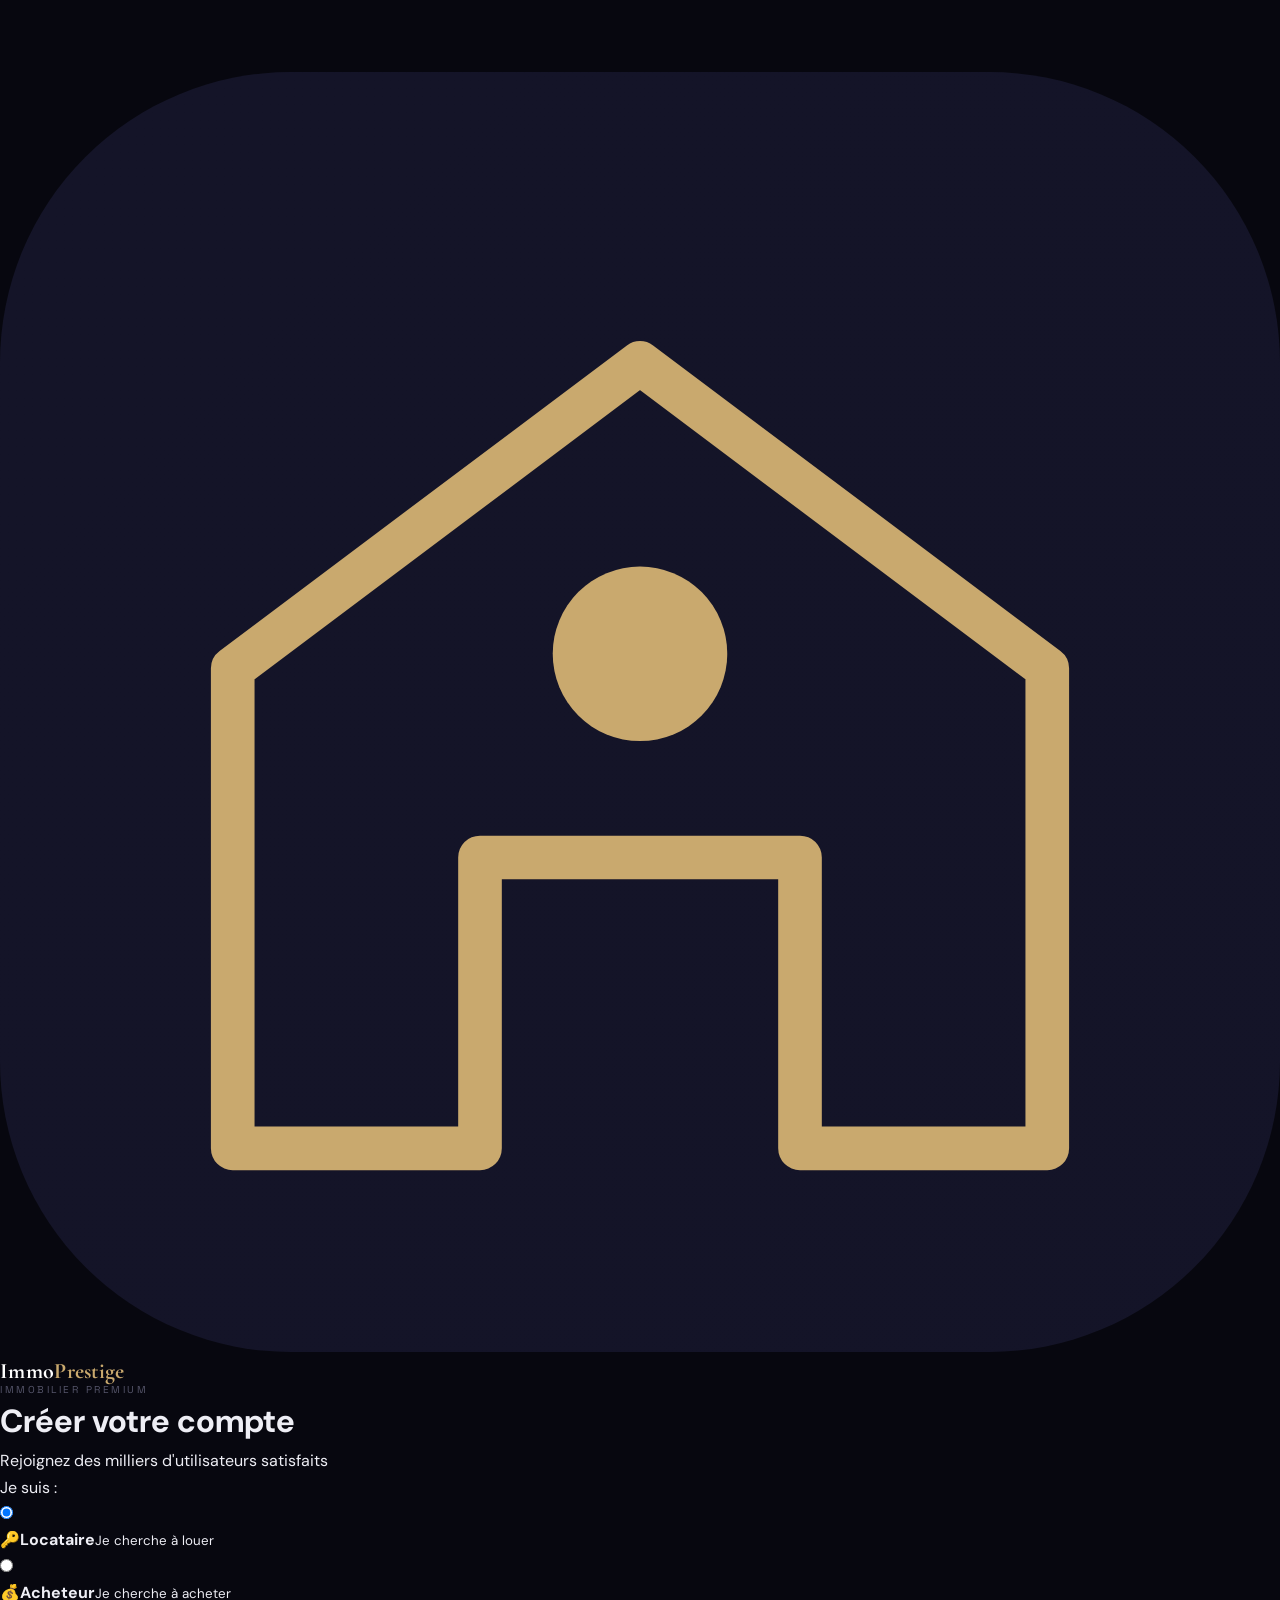
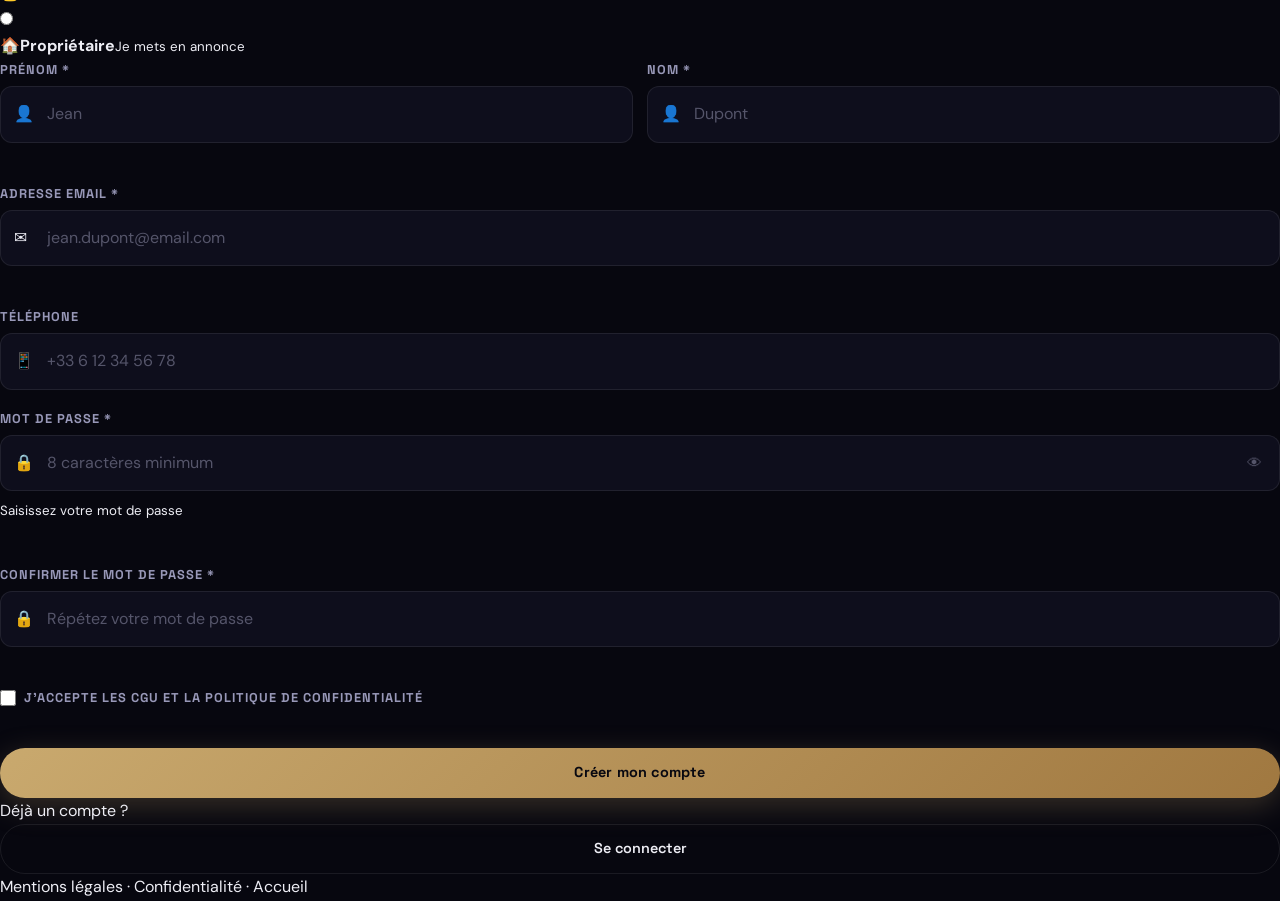
==== commit 7e40db42: "Ajout de pages" ====
--- a/pages/register.html
+++ b/pages/register.html
@@ -2,97 +2,25 @@
 <html lang="fr">
 <head>
   <meta charset="UTF-8">
-  <meta name="viewport" content="width=device-width, initial-scale=1.0, maximum-scale=1.0">
+  <meta name="viewport" content="width=device-width, initial-scale=1.0">
   <title>Créer un compte — ImmoPrestige</title>
   <link rel="stylesheet" href="../assets/css/main.css">
   <link rel="stylesheet" href="../assets/css/auth.css">
-  <style>
-    /* ✅ CORRECTIF MOBILE — champs non coupés */
-    .auth-page {
-      min-height: 100vh;
-      display: flex;
-      align-items: flex-start; /* flex-start au lieu de center pour éviter le débordement */
-      justify-content: center;
-      padding: clamp(16px, 4vw, 32px) var(--pad-x);
-      overflow-y: auto;
-    }
-
-    .auth-container {
-      width: 100%;
-      max-width: clamp(340px, 94vw, 540px);
-      margin: 0 auto;
-      padding-bottom: 32px;
-    }
-
-    /* ✅ form-row — 1 colonne sur mobile */
-    .form-row {
-      display: grid;
-      grid-template-columns: 1fr 1fr;
-      gap: clamp(10px, 2vw, 14px);
-    }
-
-    /* Rôles en colonne sur mobile */
-    .role-options {
-      display: grid;
-      grid-template-columns: repeat(3, 1fr);
-      gap: clamp(6px, 1.5vw, 10px);
-    }
-
-    /* ✅ Input toujours pleine largeur */
-    .input-wrapper input,
-    .input-wrapper select,
-    .input-wrapper textarea {
-      max-width: 100%;
-      box-sizing: border-box;
-    }
-
-    .auth-card {
-      background: var(--c-bg-card);
-      border: 1px solid var(--c-border);
-      border-radius: clamp(14px, 4vw, 22px);
-      padding: clamp(20px, 5vw, 36px);
-      box-shadow: 0 30px 80px rgba(0,0,0,0.5);
-      overflow: hidden; /* empêche tout débordement */
-    }
-
-    @media (max-width: 520px) {
-      .form-row { grid-template-columns: 1fr; }
-      .role-options { grid-template-columns: 1fr; }
-      .role-card { flex-direction: row; padding: 11px 14px; gap: 12px; text-align: left; }
-    }
-
-    @media (max-width: 375px) {
-      .auth-card { padding: 18px 14px; border-radius: 14px; }
-      .auth-logo .logo-name { font-size: 18px; }
-    }
-  </style>
 </head>
 <body class="auth-page">
 
-<div id="page-loader">
-  <div class="loader-brand">
-    <svg class="loader-logo-circle" viewBox="0 0 64 64" fill="none">
-      <circle cx="32" cy="32" r="32" fill="#0e0e1c"/>
-      <path d="M32 14L13 26.5V50H24V38H40V50H51V26.5L32 14Z" fill="none" stroke="#c9a96e" stroke-width="2" stroke-linejoin="round"/>
-      <circle cx="32" cy="25" r="3.5" fill="#c9a96e"/>
-    </svg>
-    <div class="loader-name">ImmoPrestige</div>
-  </div>
-  <div class="loader-ring"></div>
-</div>
+<div id="page-loader"><div class="loader-logo">ImmoPrestige</div><div class="loader-ring"></div></div>
 <div class="auth-bg"></div>
 
-<div class="auth-container">
-
-  <!-- Logo -->
+<div class="auth-container auth-container--wide">
+
   <div class="auth-logo">
     <a href="../index.html">
-      <svg class="logo-circle" viewBox="0 0 64 64" fill="none" style="width:40px;height:40px;">
-        <circle cx="32" cy="32" r="32" fill="url(#lgR)"/>
-        <circle cx="32" cy="32" r="29.5" fill="none" stroke="#c9a96e" stroke-width="1" stroke-opacity="0.4"/>
-        <path d="M32 14L13 26.5V50H24V38H40V50H51V26.5L32 14Z" fill="none" stroke="#c9a96e" stroke-width="2" stroke-linejoin="round"/>
-        <circle cx="32" cy="25" r="3.5" fill="#c9a96e"/>
-        <defs><radialGradient id="lgR" cx="50%" cy="30%" r="70%"><stop offset="0%" stop-color="#1a1a30"/><stop offset="100%" stop-color="#07070f"/></radialGradient></defs>
+      <svg class="logo-svg" viewBox="0 0 44 44" fill="none">
+        <rect width="44" height="44" rx="10" fill="url(#lg3)"/>
+        <path d="M22 10L8 20.5V37H16.5V27H27.5V37H36V20.5L22 10Z" stroke="#C9A96E" stroke-width="1.5" stroke-linejoin="round"/>
+        <circle cx="22" cy="20" r="3" fill="#C9A96E"/>
+        <defs><linearGradient id="lg3" x1="0" y1="0" x2="44" y2="44"><stop stop-color="#141428"/><stop offset="1" stop-color="#0f0f1e"/></linearGradient></defs>
       </svg>
       <div class="logo-text-wrap">
         <span class="logo-name">Immo<span>Prestige</span></span>
@@ -113,37 +41,27 @@
       <div class="role-options">
         <label class="role-option">
           <input type="radio" name="role" value="tenant" checked>
-          <div class="role-card">
-            <span class="role-icon">🔑</span>
-            <div><strong>Locataire</strong><small>Je cherche à louer</small></div>
-          </div>
+          <div class="role-card"><span class="role-icon">🔑</span><strong>Locataire</strong><small>Je cherche à louer</small></div>
         </label>
         <label class="role-option">
           <input type="radio" name="role" value="buyer">
-          <div class="role-card">
-            <span class="role-icon">💰</span>
-            <div><strong>Acheteur</strong><small>Je cherche à acheter</small></div>
-          </div>
+          <div class="role-card"><span class="role-icon">💰</span><strong>Acheteur</strong><small>Je cherche à acheter</small></div>
         </label>
         <label class="role-option">
           <input type="radio" name="role" value="owner">
-          <div class="role-card">
-            <span class="role-icon">🏠</span>
-            <div><strong>Propriétaire</strong><small>Je publie des biens</small></div>
-          </div>
+          <div class="role-card"><span class="role-icon">🏠</span><strong>Propriétaire</strong><small>Je mets en annonce</small></div>
         </label>
       </div>
     </div>
 
     <form id="registerForm" class="auth-form" novalidate>
 
-      <!-- Prénom + Nom -->
       <div class="form-row">
         <div class="form-group">
           <label for="first_name">Prénom *</label>
           <div class="input-wrapper">
             <span class="input-icon">👤</span>
-            <input type="text" id="first_name" placeholder="Jean" autocomplete="given-name" required>
+            <input type="text" id="first_name" placeholder="Jean" required>
           </div>
           <span class="field-error" id="firstNameError"></span>
         </div>
@@ -151,40 +69,35 @@
           <label for="last_name">Nom *</label>
           <div class="input-wrapper">
             <span class="input-icon">👤</span>
-            <input type="text" id="last_name" placeholder="Dupont" autocomplete="family-name" required>
+            <input type="text" id="last_name" placeholder="Dupont" required>
           </div>
           <span class="field-error" id="lastNameError"></span>
         </div>
       </div>
 
-      <!-- Email -->
       <div class="form-group">
         <label for="email">Adresse email *</label>
         <div class="input-wrapper">
           <span class="input-icon">✉️</span>
-          <input type="email" id="email" placeholder="jean.dupont@email.com" autocomplete="email" required>
+          <input type="email" id="email" placeholder="jean.dupont@email.com" required>
         </div>
         <span class="field-error" id="emailError"></span>
       </div>
 
-      <!-- Téléphone -->
       <div class="form-group">
         <label for="phone">Téléphone</label>
         <div class="input-wrapper">
           <span class="input-icon">📱</span>
-          <input type="tel" id="phone" placeholder="+33 6 12 34 56 78" autocomplete="tel">
-        </div>
-      </div>
-
-      <!-- Mot de passe -->
+          <input type="tel" id="phone" placeholder="+33 6 12 34 56 78">
+        </div>
+      </div>
+
       <div class="form-group">
         <label for="password">Mot de passe *</label>
         <div class="input-wrapper">
           <span class="input-icon">🔒</span>
-          <input type="password" id="password" placeholder="8 caractères minimum" autocomplete="new-password" required>
-          <button type="button" class="toggle-password" id="togglePwd">
-            <span class="eye-icon">👁</span>
-          </button>
+          <input type="password" id="password" placeholder="8 caractères minimum" required>
+          <button type="button" class="toggle-password"><span class="eye-icon">👁</span></button>
         </div>
         <div class="password-strength">
           <div class="strength-bars">
@@ -196,23 +109,19 @@
         <span class="field-error" id="passwordError"></span>
       </div>
 
-      <!-- Confirmer -->
       <div class="form-group">
         <label for="confirm_password">Confirmer le mot de passe *</label>
         <div class="input-wrapper">
           <span class="input-icon">🔒</span>
-          <input type="password" id="confirm_password" placeholder="Répétez votre mot de passe" autocomplete="new-password" required>
+          <input type="password" id="confirm_password" placeholder="Répétez votre mot de passe" required>
         </div>
         <span class="field-error" id="confirmError"></span>
       </div>
 
-      <!-- CGU -->
-      <div class="form-group">
-        <label class="checkbox-label" style="align-items:flex-start; gap:10px;">
-          <input type="checkbox" id="acceptCGU" required style="margin-top:3px; flex-shrink:0;">
-          <span style="font-size:var(--text-xs); line-height:1.6;">
-            J'accepte les <a href="legal/cgu.html" target="_blank" style="color:var(--c-gold);">Conditions Générales d'Utilisation</a> et la <a href="legal/confidentialite.html" target="_blank" style="color:var(--c-gold);">Politique de confidentialité</a>
-          </span>
+      <div class="form-group">
+        <label class="checkbox-label checkbox-label--block">
+          <input type="checkbox" id="acceptCGU" required>
+          <span>J'accepte les <a href="cgu.html" target="_blank">CGU</a> et la <a href="confidentialite.html" target="_blank">Politique de confidentialité</a></span>
         </label>
         <span class="field-error" id="cguError"></span>
       </div>
@@ -220,9 +129,10 @@
       <div class="alert-message" id="alertMessage" style="display:none;"></div>
 
       <button type="submit" class="btn-primary btn-full" id="submitBtn">
-        <span class="btn-text">✨ Créer mon compte</span>
+        <span class="btn-text">Créer mon compte</span>
         <span class="btn-loader" style="display:none;">⏳</span>
       </button>
+
     </form>
 
     <div class="auth-divider"><span>Déjà un compte ?</span></div>
@@ -230,9 +140,9 @@
   </div>
 
   <div class="auth-footer">
-    <a href="legal/mentions-legales.html">Mentions légales</a>
+    <a href="mentions-legales.html">Mentions légales</a>
     <span>·</span>
-    <a href="legal/confidentialite.html">Confidentialité</a>
+    <a href="confidentialite.html">Confidentialité</a>
     <span>·</span>
     <a href="../index.html">Accueil</a>
   </div>
@@ -245,16 +155,17 @@
   document.addEventListener('DOMContentLoaded', () => {
     if (localStorage.getItem('access_token')) { window.location.href = 'dashboard.html'; return; }
 
+    const form = document.getElementById('registerForm');
+    const submitBtn = document.getElementById('submitBtn');
+    const alertMsg = document.getElementById('alertMessage');
     const pwInput = document.getElementById('password');
 
-    // Toggle password
-    document.getElementById('togglePwd')?.addEventListener('click', function () {
+    document.querySelector('.toggle-password')?.addEventListener('click', function () {
       const isPass = pwInput.type === 'password';
       pwInput.type = isPass ? 'text' : 'password';
       this.querySelector('.eye-icon').textContent = isPass ? '🙈' : '👁';
     });
 
-    // Indicateur de force
     pwInput.addEventListener('input', () => {
       const val = pwInput.value;
       const bars = document.querySelectorAll('.strength-bars .bar');
@@ -267,12 +178,10 @@
         bar.className = 'bar';
         if (i < score) bar.classList.add(['weak','fair','good','strong'][Math.min(score-1,3)]);
       });
-      const labels = ['Très faible','Moyen','Bon','Excellent ✅'];
-      document.getElementById('strengthText').textContent = val ? (labels[score-1] || 'Très faible') : 'Saisissez votre mot de passe';
+      document.getElementById('strengthText').textContent = val ? ['Faible','Moyen','Bon','Fort ✅'][score-1] || 'Faible' : 'Saisissez votre mot de passe';
     });
 
-    // Submit
-    document.getElementById('registerForm').addEventListener('submit', async e => {
+    form.addEventListener('submit', async e => {
       e.preventDefault();
       clearErrors();
 
@@ -285,57 +194,36 @@
         role:       document.querySelector('input[name="role"]:checked')?.value || 'tenant',
       };
       const confirm = document.getElementById('confirm_password').value;
-      const cgu     = document.getElementById('acceptCGU').checked;
+      const cgu = document.getElementById('acceptCGU').checked;
 
       let err = false;
-      if (data.first_name.length < 2)  { showErr('firstNameError', 'Prénom requis (min. 2 caractères)'); err = true; }
-      if (data.last_name.length < 2)   { showErr('lastNameError',  'Nom requis (min. 2 caractères)'); err = true; }
-      if (!/^[^\s@]+@[^\s@]+\.[^\s@]+$/.test(data.email)) { showErr('emailError', 'Adresse email invalide'); err = true; }
-      if (data.password.length < 8)    { showErr('passwordError', 'Minimum 8 caractères'); err = true; }
-      if (data.password !== confirm)   { showErr('confirmError', 'Les mots de passe ne correspondent pas'); err = true; }
-      if (!cgu) { showErr('cguError', 'Vous devez accepter les CGU pour continuer'); err = true; }
+      if (data.first_name.length < 2) { showErr('firstNameError', 'Prénom requis'); err = true; }
+      if (data.last_name.length < 2)  { showErr('lastNameError', 'Nom requis'); err = true; }
+      if (!/^[^\s@]+@[^\s@]+\.[^\s@]+$/.test(data.email)) { showErr('emailError', 'Email invalide'); err = true; }
+      if (data.password.length < 8)   { showErr('passwordError', 'Minimum 8 caractères'); err = true; }
+      if (data.password !== confirm)  { showErr('confirmError', 'Les mots de passe ne correspondent pas'); err = true; }
+      if (!cgu) { showErr('cguError', 'Vous devez accepter les CGU'); err = true; }
       if (err) return;
 
       setLoading(true);
-
       try {
-        const res = await (typeof API !== 'undefined' ? API.post('/auth/register', data).catch(() => null) : Promise.resolve(null));
-        if (res?.success) {
-          showAlert('✅ Compte créé avec succès ! Vérifiez votre email pour l\'activer.', 'success');
+        const res = await API.post('/auth/register', data);
+        if (res.success) {
+          showAlert('✅ Compte créé ! Vérifiez votre email pour l\'activer.', 'success');
           setTimeout(() => window.location.href = 'login.html', 3000);
-        } else if (res?.message) {
-          showAlert(res.message, 'error');
-        } else {
-          // Mode démo
-          showAlert('✅ Compte créé ! (Mode démo) Redirection vers la connexion…', 'success');
-          setTimeout(() => window.location.href = 'login.html', 2500);
-        }
-      } catch {
-        showAlert('❌ Erreur de connexion. Vérifiez votre connexion internet et réessayez.', 'error');
-      }
-
+        } else { showAlert(res.message || 'Erreur lors de l\'inscription.', 'error'); }
+      } catch { showAlert('Erreur de connexion. Réessayez.', 'error'); }
       setLoading(false);
     });
 
     function setLoading(s) {
-      document.getElementById('submitBtn').disabled = s;
-      document.querySelector('.btn-text').style.display  = s ? 'none' : 'inline';
+      submitBtn.disabled = s;
+      document.querySelector('.btn-text').style.display = s ? 'none' : 'inline';
       document.querySelector('.btn-loader').style.display = s ? 'inline' : 'none';
     }
-
-    function showAlert(msg, type) {
-      const el = document.getElementById('alertMessage');
-      el.textContent = msg;
-      el.className = `alert-message alert-${type}`;
-      el.style.display = 'block';
-    }
-
+    function showAlert(msg, type) { alertMsg.textContent = msg; alertMsg.className = `alert-message alert-${type}`; alertMsg.style.display = 'block'; }
     function showErr(id, msg) { document.getElementById(id).textContent = msg; }
-
-    function clearErrors() {
-      document.querySelectorAll('.field-error').forEach(el => el.textContent = '');
-      document.getElementById('alertMessage').style.display = 'none';
-    }
+    function clearErrors() { document.querySelectorAll('.field-error').forEach(el => el.textContent = ''); alertMsg.style.display = 'none'; }
   });
 </script>
 </body>
